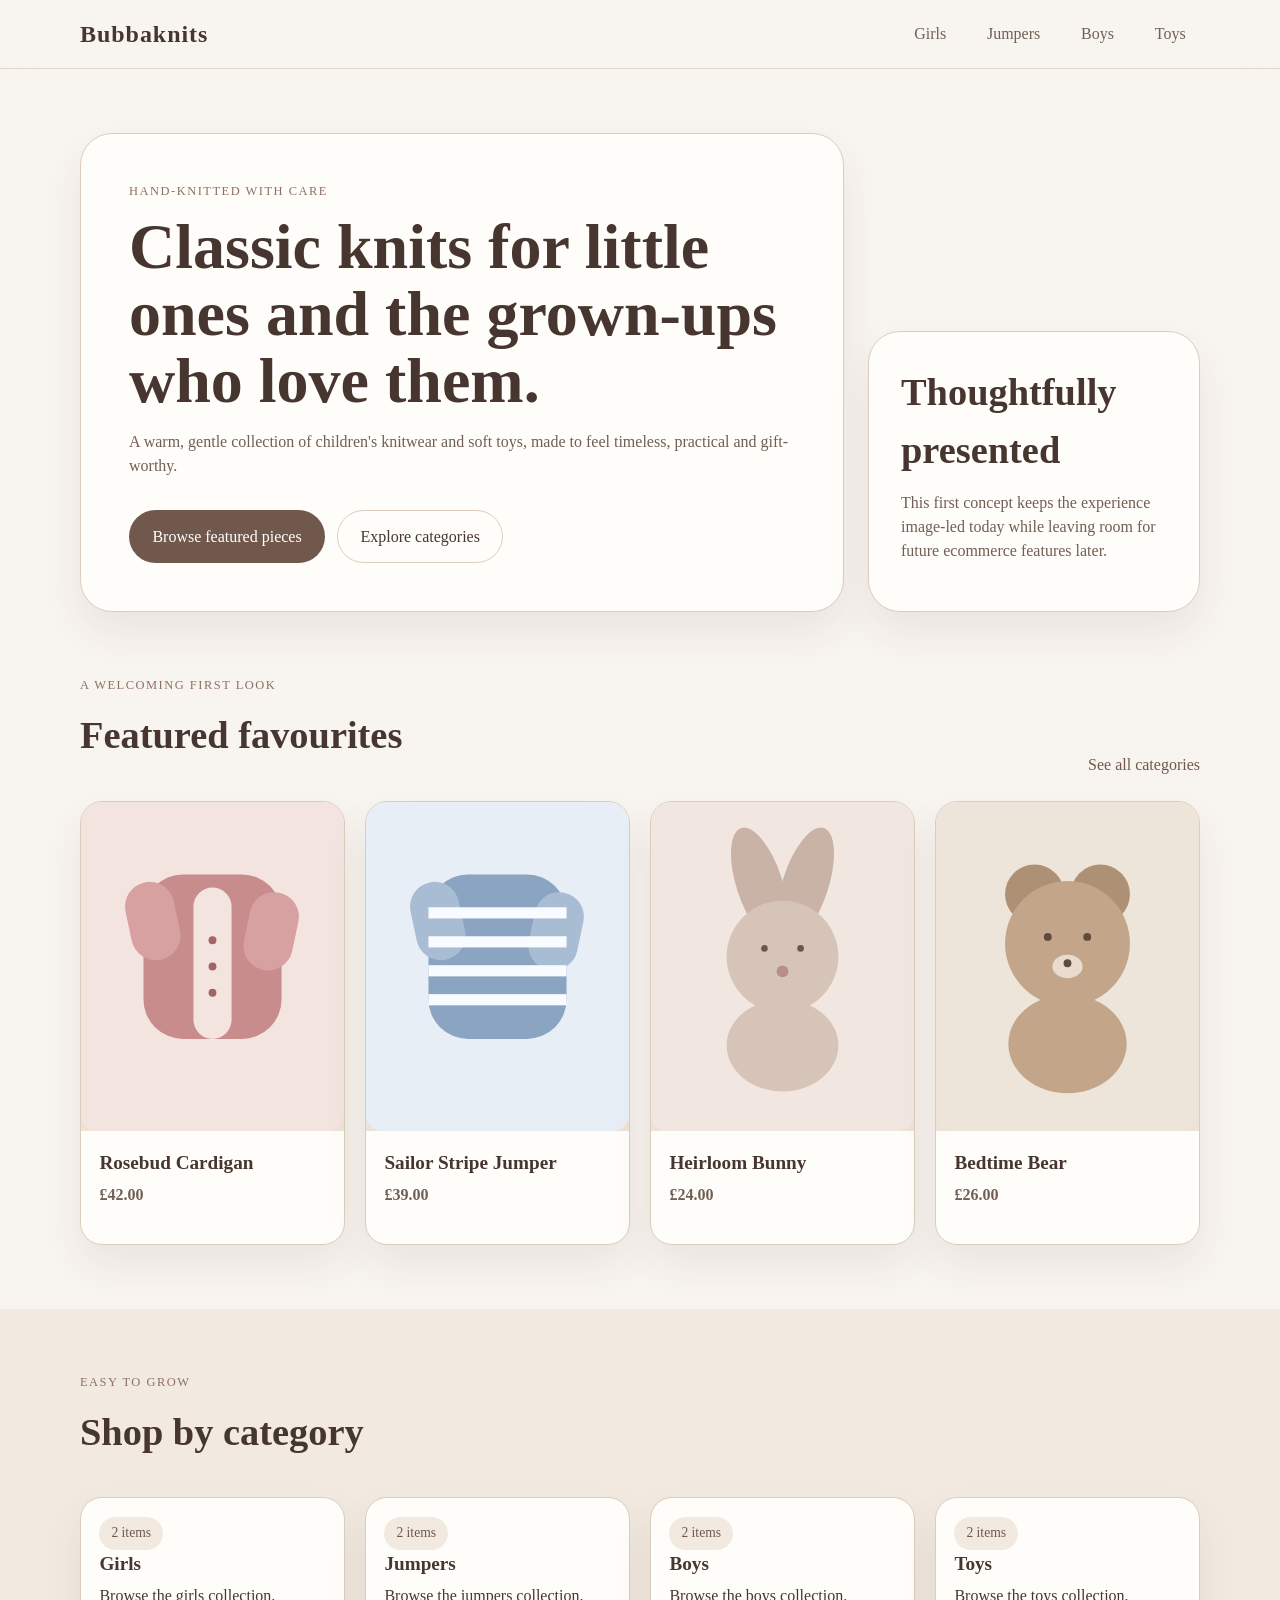
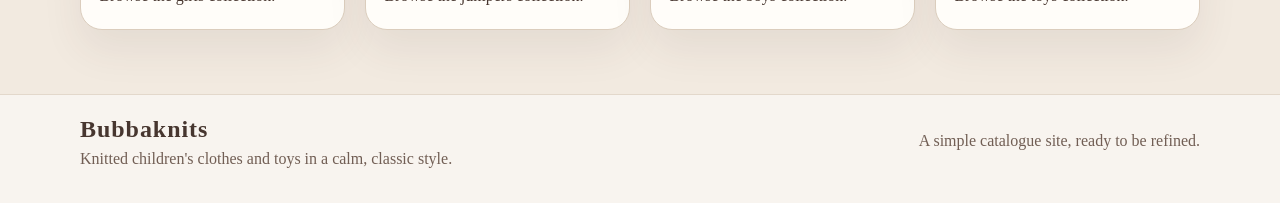
==== index.html @ 6f26ca41 "Add first-pass catalogue site Co-authored-by: davidbubb <237066831+davidbubb@users.noreply.github.co" ====
<!DOCTYPE html>
<html lang="en">
  <head>
    <meta charset="UTF-8" />
    <meta name="viewport" content="width=device-width, initial-scale=1.0" />
    <title>Bubbaknits | Hand-knitted clothes and toys</title>
    <meta
      name="description"
      content="Bubbaknits creates timeless hand-knitted children's clothing and toys with a soft, welcoming feel."
    />
    <link rel="stylesheet" href="./styles.css" />
  </head>
  <body data-page="home">
    <header class="site-header">
      <div class="wrap header-bar">
        <a class="brand" href="./index.html">Bubbaknits</a>
        <nav aria-label="Primary">
          <ul class="nav-list" id="site-nav"></ul>
        </nav>
      </div>
    </header>

    <main>
      <section class="hero">
        <div class="wrap hero-grid">
          <div class="hero-copy">
            <p class="eyebrow">Hand-knitted with care</p>
            <h1>Classic knits for little ones and the grown-ups who love them.</h1>
            <p class="intro">
              A warm, gentle collection of children's knitwear and soft toys, made to
              feel timeless, practical and gift-worthy.
            </p>
            <div class="hero-actions">
              <a class="button" href="#featured-products">Browse featured pieces</a>
              <a class="button button-secondary" href="#shop-categories">Explore categories</a>
            </div>
          </div>

          <aside class="hero-panel">
            <h2>Thoughtfully presented</h2>
            <p>
              This first concept keeps the experience image-led today while leaving room
              for future ecommerce features later.
            </p>
          </aside>
        </div>
      </section>

      <section class="section wrap" id="featured-products">
        <div class="section-heading">
          <div>
            <p class="eyebrow">A welcoming first look</p>
            <h2>Featured favourites</h2>
          </div>
          <a class="text-link" href="#shop-categories">See all categories</a>
        </div>
        <div class="product-grid" id="featured-grid" aria-live="polite"></div>
      </section>

      <section class="section section-soft">
        <div class="wrap">
          <div class="section-heading">
            <div>
              <p class="eyebrow">Easy to grow</p>
              <h2>Shop by category</h2>
            </div>
          </div>
          <div class="category-grid" id="shop-categories" aria-live="polite"></div>
        </div>
      </section>
    </main>

    <footer class="site-footer">
      <div class="wrap footer-layout">
        <div>
          <a class="brand" href="./index.html">Bubbaknits</a>
          <p class="footer-copy">Knitted children's clothes and toys in a calm, classic style.</p>
        </div>
        <p class="footer-copy">A simple catalogue site, ready to be refined.</p>
      </div>
    </footer>

    <script src="./app.js" defer></script>
  </body>
</html>
---- styles.css ----
:root {
  --background: #f8f4ef;
  --surface: #fffdf9;
  --surface-soft: #f2eae0;
  --text: #47362f;
  --text-soft: #715e54;
  --border: #dbcdbd;
  --accent: #8f6f62;
  --accent-strong: #71584d;
  --shadow: 0 20px 40px rgba(71, 54, 47, 0.08);
  --radius-large: 32px;
  --radius-medium: 22px;
  --radius-small: 16px;
  --wrap: min(1120px, calc(100vw - 2rem));
}

* {
  box-sizing: border-box;
}

html {
  scroll-behavior: smooth;
}

body {
  margin: 0;
  font-family: Georgia, "Times New Roman", serif;
  background: var(--background);
  color: var(--text);
  line-height: 1.5;
}

img {
  display: block;
  max-width: 100%;
}

a {
  color: inherit;
  text-decoration: none;
}

.wrap {
  width: var(--wrap);
  margin: 0 auto;
}

.site-header {
  position: sticky;
  top: 0;
  z-index: 10;
  backdrop-filter: blur(16px);
  background: rgba(248, 244, 239, 0.92);
  border-bottom: 1px solid rgba(219, 205, 189, 0.7);
}

.header-bar,
.footer-layout,
.hero-grid,
.section-heading {
  display: flex;
  gap: 1.5rem;
  justify-content: space-between;
}

.header-bar,
.footer-layout {
  align-items: center;
  padding: 1rem 0;
}

.brand {
  font-size: 1.5rem;
  font-weight: 700;
  letter-spacing: 0.04em;
}

.nav-list {
  display: flex;
  flex-wrap: wrap;
  gap: 0.75rem;
  list-style: none;
  padding: 0;
  margin: 0;
}

.nav-list a,
.text-link,
.button {
  transition: 0.2s ease;
}

.nav-list a {
  padding: 0.5rem 0.9rem;
  border-radius: 999px;
  color: var(--text-soft);
}

.nav-list a:hover,
.nav-list a:focus-visible {
  background: var(--surface);
  color: var(--text);
}

.hero,
.category-hero {
  padding: 4rem 0 2rem;
}

.hero-grid {
  align-items: stretch;
  flex-wrap: wrap;
}

.hero-copy,
.hero-panel,
.product-card,
.category-card,
.empty-state {
  background: var(--surface);
  border: 1px solid var(--border);
  box-shadow: var(--shadow);
}

.hero-copy {
  flex: 2 1 620px;
  padding: 3rem;
  border-radius: var(--radius-large);
}

.hero-panel {
  flex: 1 1 260px;
  border-radius: var(--radius-large);
  padding: 2rem;
  align-self: flex-end;
}

.eyebrow {
  margin: 0 0 0.75rem;
  color: var(--accent);
  text-transform: uppercase;
  letter-spacing: 0.12em;
  font-size: 0.78rem;
}

h1,
h2,
h3,
p {
  margin-top: 0;
}

h1 {
  font-size: clamp(2.6rem, 5vw, 4.5rem);
  line-height: 1.05;
  margin-bottom: 1rem;
}

h2 {
  font-size: clamp(1.7rem, 3vw, 2.5rem);
  margin-bottom: 0.75rem;
}

.intro,
.footer-copy,
.hero-panel p,
.product-meta p,
.empty-state p {
  color: var(--text-soft);
}

.hero-actions {
  display: flex;
  flex-wrap: wrap;
  gap: 0.75rem;
  margin-top: 2rem;
}

.button {
  display: inline-flex;
  align-items: center;
  justify-content: center;
  min-height: 48px;
  padding: 0.85rem 1.4rem;
  border-radius: 999px;
  background: var(--accent-strong);
  color: #fff;
  border: 1px solid transparent;
}

.button:hover,
.button:focus-visible {
  transform: translateY(-1px);
}

.button-secondary {
  background: transparent;
  border-color: var(--border);
  color: var(--text);
}

.section {
  padding: 2rem 0 4rem;
}

.section-soft {
  background: var(--surface-soft);
  padding: 4rem 0;
}

.section-heading {
  align-items: end;
  margin-bottom: 1.5rem;
}

.text-link {
  color: var(--accent-strong);
}

.text-link:hover,
.text-link:focus-visible {
  opacity: 0.8;
}

.product-grid,
.category-grid {
  display: grid;
  gap: 1.25rem;
}

.product-grid {
  grid-template-columns: repeat(auto-fit, minmax(220px, 1fr));
}

.category-grid {
  grid-template-columns: repeat(auto-fit, minmax(240px, 1fr));
}

.product-card,
.category-card,
.empty-state {
  border-radius: var(--radius-medium);
  overflow: hidden;
}

.product-card img {
  aspect-ratio: 4 / 5;
  object-fit: cover;
  width: 100%;
  background: #eee1d6;
}

.product-meta,
.category-card-body {
  padding: 1.15rem 1.15rem 1.3rem;
}

.product-meta h3,
.category-card h3 {
  margin-bottom: 0.35rem;
  font-size: 1.2rem;
}

.product-price {
  color: var(--accent-strong);
  font-weight: 700;
}

.category-card {
  display: flex;
  flex-direction: column;
  justify-content: space-between;
}

.category-card-body p {
  margin-bottom: 0;
}

.category-badge {
  display: inline-flex;
  padding: 0.4rem 0.75rem;
  border-radius: 999px;
  background: var(--surface-soft);
  color: var(--accent-strong);
  font-size: 0.85rem;
  width: fit-content;
}

.empty-state {
  padding: 2rem;
  text-align: center;
}

.site-footer {
  border-top: 1px solid rgba(219, 205, 189, 0.7);
}

@media (max-width: 720px) {
  .header-bar,
  .footer-layout,
  .section-heading {
    flex-direction: column;
    align-items: flex-start;
  }

  .hero-copy,
  .hero-panel {
    padding: 2rem;
  }
}
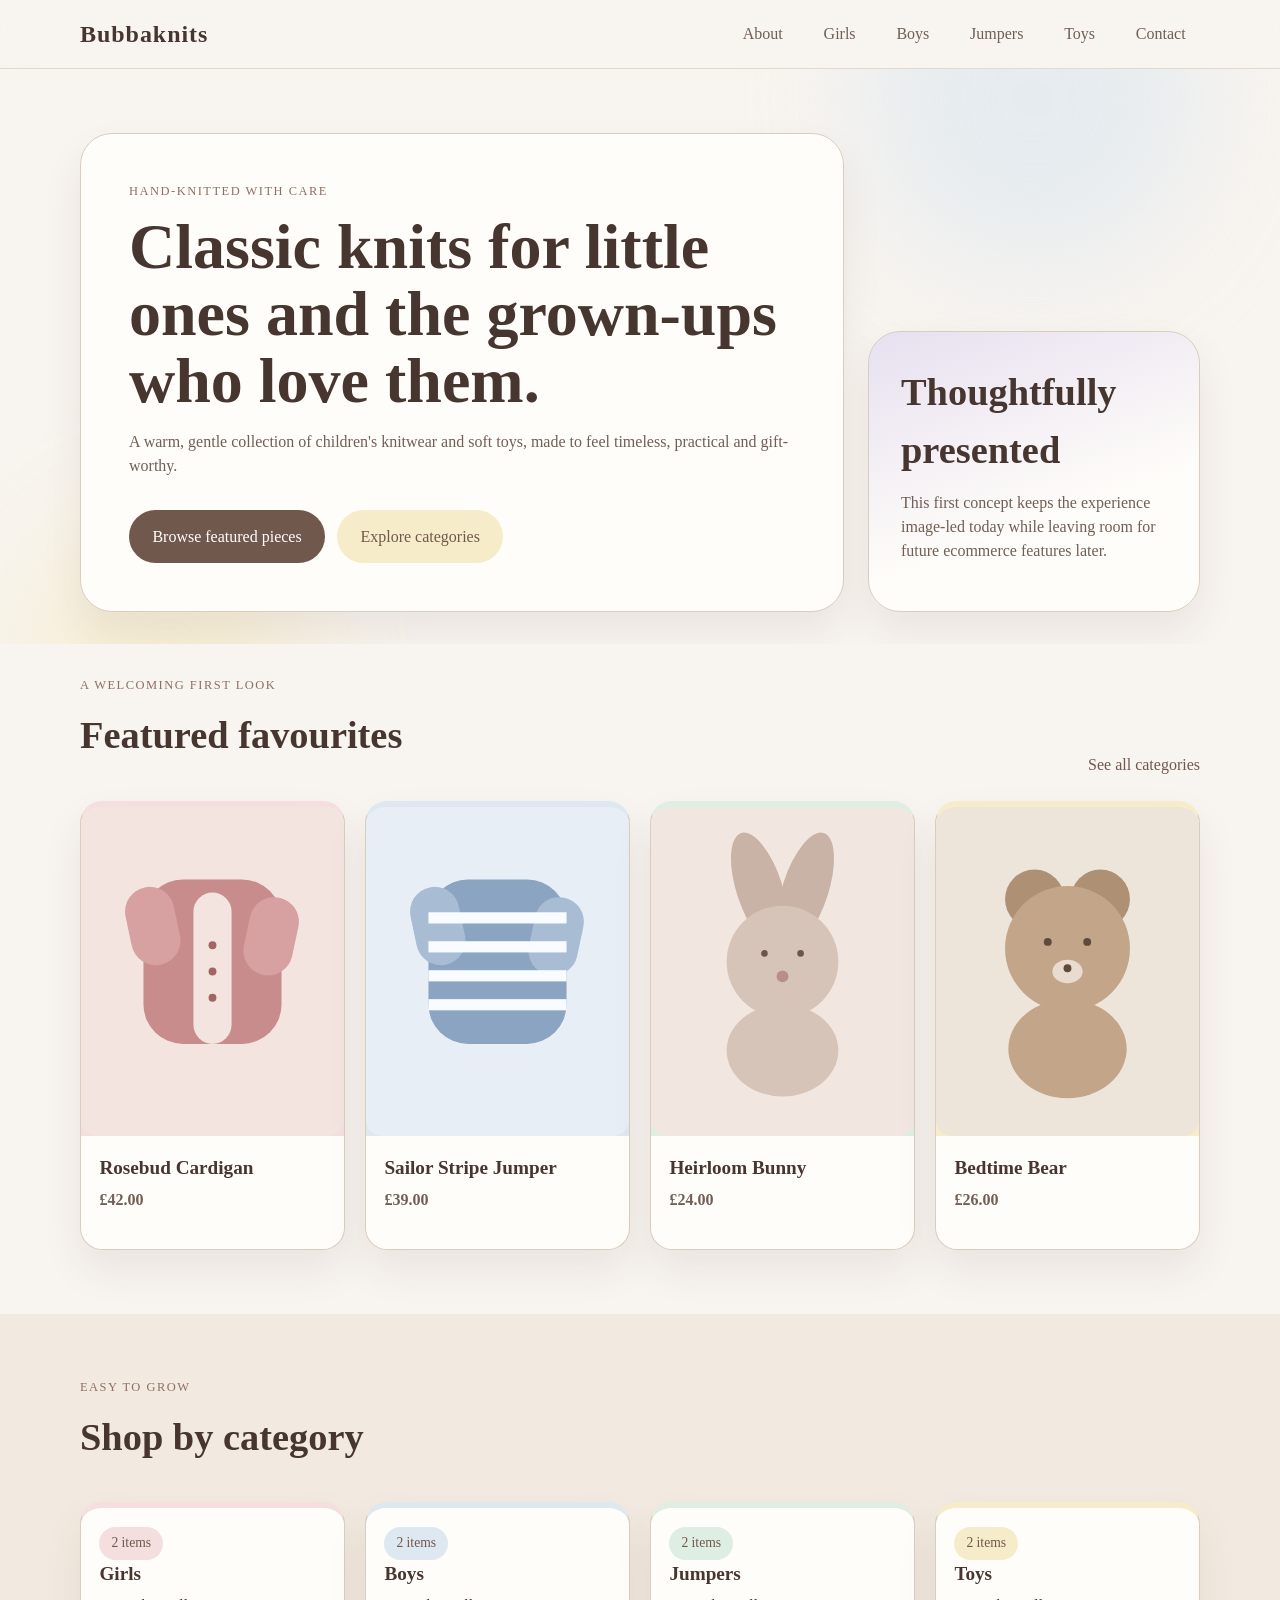
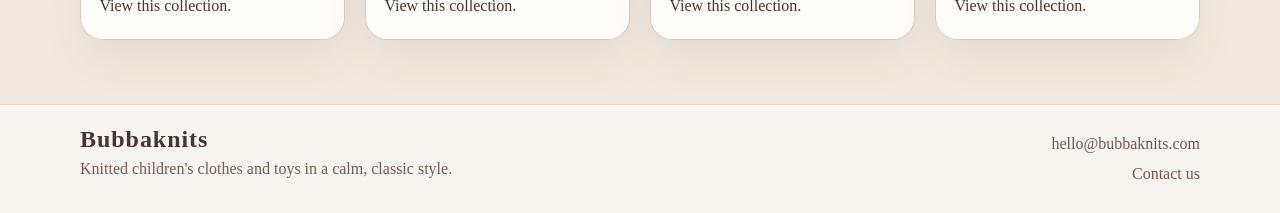
==== commit b417729a: "Add about, contact, and 404 pages; enhance navigation and form validation" ====
--- a/index.html
+++ b/index.html
@@ -8,6 +8,7 @@
       name="description"
       content="Bubbaknits creates timeless hand-knitted children's clothing and toys with a soft, welcoming feel."
     />
+    <link rel="icon" type="image/svg+xml" href="./assets/images/favicon.svg" />
     <link rel="stylesheet" href="./styles.css" />
   </head>
   <body data-page="home">
@@ -15,7 +16,11 @@
       <div class="wrap header-bar">
         <a class="brand" href="./index.html">Bubbaknits</a>
         <nav aria-label="Primary">
-          <ul class="nav-list" id="site-nav"></ul>
+          <ul class="nav-list" id="site-nav">
+            <li><a class="text-link" href="./index.html">Home</a></li>
+            <li><a class="text-link" href="./about.html">About</a></li>
+            <li><a class="text-link" href="./contact.html">Contact</a></li>
+          </ul>
         </nav>
       </div>
     </header>
@@ -54,7 +59,7 @@
           </div>
           <a class="text-link" href="#shop-categories">See all categories</a>
         </div>
-        <div class="product-grid" id="featured-grid" aria-live="polite"></div>
+        <div class="product-grid" id="featured-grid" aria-live="polite" aria-busy="true"></div>
       </section>
 
       <section class="section section-soft">
@@ -65,7 +70,7 @@
               <h2>Shop by category</h2>
             </div>
           </div>
-          <div class="category-grid" id="shop-categories" aria-live="polite"></div>
+          <div class="category-grid" id="shop-categories" aria-live="polite" aria-busy="true"></div>
         </div>
       </section>
     </main>
@@ -76,7 +81,10 @@
           <a class="brand" href="./index.html">Bubbaknits</a>
           <p class="footer-copy">Knitted children's clothes and toys in a calm, classic style.</p>
         </div>
-        <p class="footer-copy">A simple catalogue site, ready to be refined.</p>
+        <div class="footer-contact">
+          <a class="text-link" href="mailto:hello@bubbaknits.com">hello@bubbaknits.com</a>
+          <a class="text-link" href="./contact.html">Contact us</a>
+        </div>
       </div>
     </footer>
 
--- a/styles.css
+++ b/styles.css
@@ -12,6 +12,13 @@
   --radius-medium: 22px;
   --radius-small: 16px;
   --wrap: min(1120px, calc(100vw - 2rem));
+
+  /* pale accent palette, used sparingly for warmth and to tell categories apart */
+  --pastel-pink: #f4dede;
+  --pastel-sky: #dee8f0;
+  --pastel-mint: #dfeee2;
+  --pastel-butter: #f6ecc9;
+  --pastel-lilac: #e7e0f0;
 }
 
 * {
@@ -38,6 +45,12 @@
 a {
   color: inherit;
   text-decoration: none;
+}
+
+a:focus-visible,
+button:focus-visible {
+  outline: 3px solid var(--accent-strong);
+  outline-offset: 3px;
 }
 
 .wrap {
@@ -98,13 +111,61 @@
 
 .nav-list a:hover,
 .nav-list a:focus-visible {
-  background: var(--surface);
+  background: var(--pastel-sky);
+  color: var(--text);
+}
+
+.nav-list a[aria-current="page"] {
+  background: var(--pastel-sky);
   color: var(--text);
 }
 
 .hero,
 .category-hero {
+  position: relative;
   padding: 4rem 0 2rem;
+  overflow: hidden;
+}
+
+.hero::before,
+.hero::after,
+.category-hero::before {
+  content: "";
+  position: absolute;
+  z-index: 0;
+  border-radius: 50%;
+  filter: blur(60px);
+  opacity: 0.7;
+}
+
+.hero::before {
+  width: 340px;
+  height: 340px;
+  top: -140px;
+  right: 6%;
+  background: var(--pastel-sky);
+}
+
+.hero::after {
+  width: 280px;
+  height: 280px;
+  bottom: -150px;
+  left: 2%;
+  background: var(--pastel-butter);
+}
+
+.category-hero::before {
+  width: 300px;
+  height: 300px;
+  top: -160px;
+  right: 10%;
+  background: var(--pastel-mint);
+}
+
+.hero-grid,
+.category-hero .wrap {
+  position: relative;
+  z-index: 1;
 }
 
 .hero-grid {
@@ -133,6 +194,7 @@
   border-radius: var(--radius-large);
   padding: 2rem;
   align-self: flex-end;
+  background: linear-gradient(160deg, var(--pastel-lilac), var(--surface) 65%);
 }
 
 .eyebrow {
@@ -191,12 +253,18 @@
 .button:hover,
 .button:focus-visible {
   transform: translateY(-1px);
+  box-shadow: 0 12px 24px rgba(113, 88, 77, 0.28);
 }
 
 .button-secondary {
-  background: transparent;
-  border-color: var(--border);
-  color: var(--text);
+  background: var(--pastel-butter);
+  border-color: transparent;
+  color: var(--accent-strong);
+}
+
+.button-secondary:hover,
+.button-secondary:focus-visible {
+  background: var(--pastel-pink);
 }
 
 .section {
@@ -243,11 +311,48 @@
   overflow: hidden;
 }
 
+.product-card,
+.category-card {
+  border-top: 6px solid var(--card-accent, var(--border));
+  transition: transform 0.2s ease, box-shadow 0.2s ease;
+}
+
+.product-card:hover,
+.category-card:hover {
+  transform: translateY(-3px);
+  box-shadow: 0 24px 44px rgba(71, 54, 47, 0.14);
+}
+
+.product-grid .product-card:nth-child(5n + 1),
+.category-grid .category-card:nth-child(5n + 1) {
+  --card-accent: var(--pastel-pink);
+}
+
+.product-grid .product-card:nth-child(5n + 2),
+.category-grid .category-card:nth-child(5n + 2) {
+  --card-accent: var(--pastel-sky);
+}
+
+.product-grid .product-card:nth-child(5n + 3),
+.category-grid .category-card:nth-child(5n + 3) {
+  --card-accent: var(--pastel-mint);
+}
+
+.product-grid .product-card:nth-child(5n + 4),
+.category-grid .category-card:nth-child(5n + 4) {
+  --card-accent: var(--pastel-butter);
+}
+
+.product-grid .product-card:nth-child(5n + 5),
+.category-grid .category-card:nth-child(5n + 5) {
+  --card-accent: var(--pastel-lilac);
+}
+
 .product-card img {
   aspect-ratio: 4 / 5;
   object-fit: cover;
   width: 100%;
-  background: #eee1d6;
+  background: var(--card-accent, #eee1d6);
 }
 
 .product-meta,
@@ -280,7 +385,7 @@
   display: inline-flex;
   padding: 0.4rem 0.75rem;
   border-radius: 999px;
-  background: var(--surface-soft);
+  background: var(--card-accent, var(--surface-soft));
   color: var(--accent-strong);
   font-size: 0.85rem;
   width: fit-content;
@@ -289,6 +394,206 @@
 .empty-state {
   padding: 2rem;
   text-align: center;
+}
+
+.contact-layout {
+  display: grid;
+  grid-template-columns: minmax(240px, 320px) 1fr;
+  gap: 2rem;
+  align-items: start;
+}
+
+.contact-details,
+.contact-form {
+  background: var(--surface);
+  border: 1px solid var(--border);
+  box-shadow: var(--shadow);
+  border-radius: var(--radius-medium);
+  padding: 2rem;
+}
+
+.contact-details dl {
+  margin: 1.5rem 0 0;
+  display: grid;
+  gap: 1.25rem;
+}
+
+.contact-details dt {
+  font-size: 0.78rem;
+  text-transform: uppercase;
+  letter-spacing: 0.08em;
+  color: var(--accent);
+  margin-bottom: 0.25rem;
+}
+
+.contact-details dd {
+  margin: 0;
+  color: var(--text-soft);
+}
+
+.contact-form {
+  display: grid;
+  gap: 1.25rem;
+}
+
+.form-row {
+  display: grid;
+  gap: 0.4rem;
+}
+
+.form-row label {
+  font-weight: 700;
+  font-size: 0.95rem;
+}
+
+.form-row input,
+.form-row select,
+.form-row textarea {
+  font: inherit;
+  color: var(--text);
+  background: var(--surface-soft);
+  border: 1px solid var(--border);
+  border-radius: var(--radius-small);
+  padding: 0.75rem 0.9rem;
+}
+
+.form-row input:focus-visible,
+.form-row select:focus-visible,
+.form-row textarea:focus-visible {
+  outline: 3px solid var(--accent-strong);
+  outline-offset: 2px;
+}
+
+.form-row textarea {
+  resize: vertical;
+  min-height: 120px;
+}
+
+.form-row input[aria-invalid="true"],
+.form-row textarea[aria-invalid="true"] {
+  border-color: #c17a7a;
+}
+
+.form-error {
+  margin: 0;
+  color: #a13f3f;
+  font-size: 0.85rem;
+}
+
+.form-status {
+  margin: 0;
+  padding: 0.75rem 1rem;
+  border-radius: var(--radius-small);
+  font-size: 0.9rem;
+}
+
+.form-status-success {
+  background: var(--pastel-mint);
+  color: var(--accent-strong);
+}
+
+.form-status-error {
+  background: var(--pastel-pink);
+  color: #7a2f2f;
+}
+
+.form-hint {
+  margin: 0;
+  font-size: 0.85rem;
+  color: var(--text-soft);
+}
+
+.footer-contact {
+  display: flex;
+  flex-direction: column;
+  align-items: flex-end;
+  gap: 0.35rem;
+}
+
+.about-layout {
+  display: grid;
+  grid-template-columns: 1fr minmax(240px, 320px);
+  gap: 2rem;
+  align-items: start;
+}
+
+.about-layout .hero-copy {
+  padding: 2.5rem;
+}
+
+.about-layout h2:not(:first-child) {
+  margin-top: 1.75rem;
+}
+
+.detail-card {
+  background: var(--surface);
+  border: 1px solid var(--border);
+  box-shadow: var(--shadow);
+  border-radius: var(--radius-medium);
+  padding: 2rem;
+}
+
+.detail-card dl {
+  margin: 1.5rem 0 0;
+  display: grid;
+  gap: 1.25rem;
+}
+
+.detail-card dt {
+  font-size: 0.78rem;
+  text-transform: uppercase;
+  letter-spacing: 0.08em;
+  color: var(--accent);
+  margin-bottom: 0.25rem;
+}
+
+.detail-card dd {
+  margin: 0;
+  color: var(--text-soft);
+}
+
+.info-grid {
+  display: grid;
+  gap: 1.25rem;
+  grid-template-columns: repeat(auto-fit, minmax(220px, 1fr));
+}
+
+.info-card {
+  background: var(--surface);
+  border: 1px solid var(--border);
+  box-shadow: var(--shadow);
+  border-radius: var(--radius-medium);
+  padding: 1.5rem;
+  border-top: 6px solid var(--card-accent, var(--border));
+}
+
+.info-grid .info-card:nth-child(5n + 1) {
+  --card-accent: var(--pastel-pink);
+}
+
+.info-grid .info-card:nth-child(5n + 2) {
+  --card-accent: var(--pastel-sky);
+}
+
+.info-grid .info-card:nth-child(5n + 3) {
+  --card-accent: var(--pastel-mint);
+}
+
+.info-grid .info-card:nth-child(5n + 4) {
+  --card-accent: var(--pastel-butter);
+}
+
+.info-grid .info-card:nth-child(5n + 5) {
+  --card-accent: var(--pastel-lilac);
+}
+
+.info-card h3 {
+  margin-bottom: 0.5rem;
+}
+
+.info-card p {
+  color: var(--text-soft);
+  margin-bottom: 0;
 }
 
 .site-footer {
@@ -307,4 +612,16 @@
   .hero-panel {
     padding: 2rem;
   }
-}
+
+  .contact-layout {
+    grid-template-columns: 1fr;
+  }
+
+  .about-layout {
+    grid-template-columns: 1fr;
+  }
+
+  .footer-contact {
+    align-items: flex-start;
+  }
+}
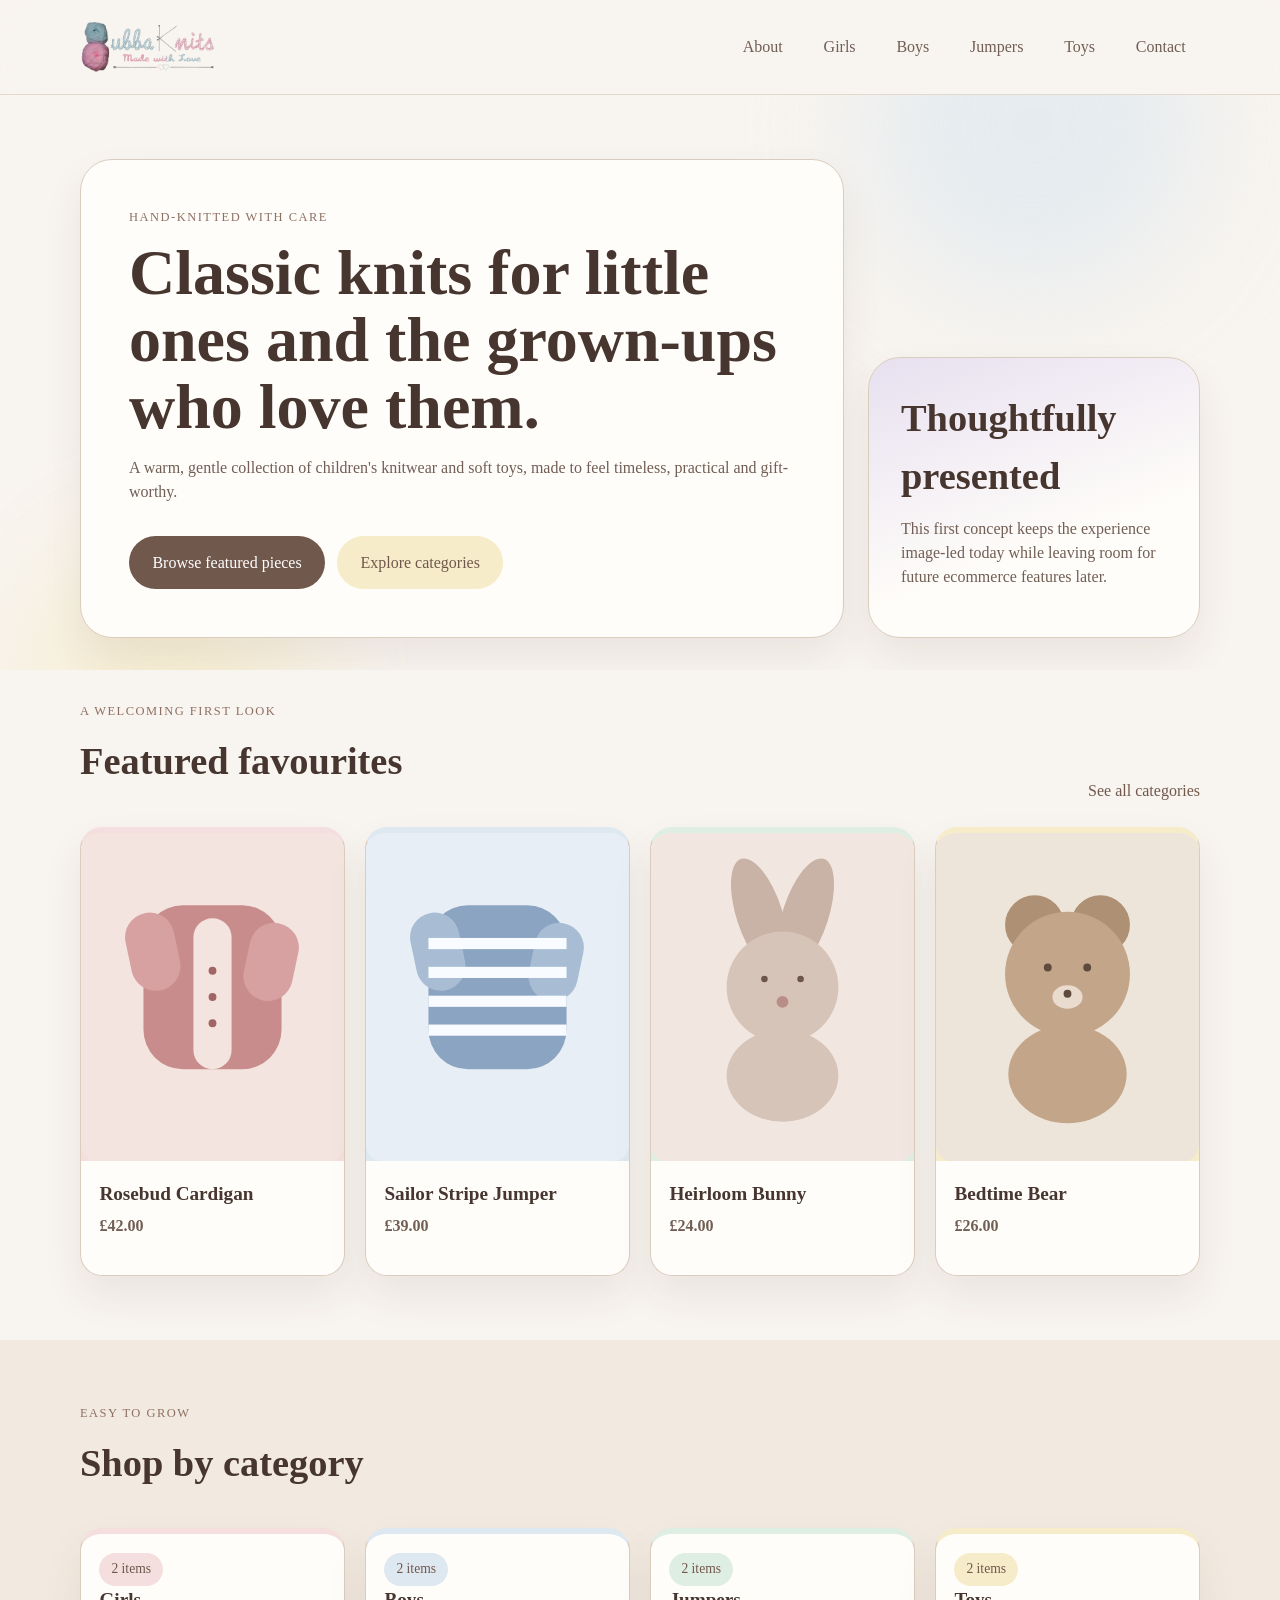
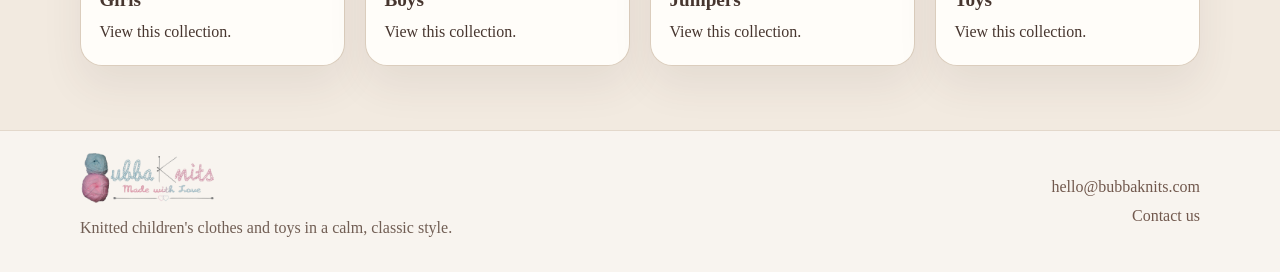
==== commit 68082cb4: "Refactor code structure for improved readability and maintainability" ====
--- a/index.html
+++ b/index.html
@@ -14,7 +14,9 @@
   <body data-page="home">
     <header class="site-header">
       <div class="wrap header-bar">
-        <a class="brand" href="./index.html">Bubbaknits</a>
+        <a class="brand" href="./index.html" aria-label="Bubbaknits home">
+          <img src="./assets/images/bubbaknits_logo.png" alt="Bubbaknits" />
+        </a>
         <nav aria-label="Primary">
           <ul class="nav-list" id="site-nav">
             <li><a class="text-link" href="./index.html">Home</a></li>
@@ -78,7 +80,9 @@
     <footer class="site-footer">
       <div class="wrap footer-layout">
         <div>
-          <a class="brand" href="./index.html">Bubbaknits</a>
+          <a class="brand" href="./index.html" aria-label="Bubbaknits home">
+            <img src="./assets/images/bubbaknits_logo.png" alt="Bubbaknits" />
+          </a>
           <p class="footer-copy">Knitted children's clothes and toys in a calm, classic style.</p>
         </div>
         <div class="footer-contact">
--- a/styles.css
+++ b/styles.css
@@ -83,9 +83,14 @@
 }
 
 .brand {
-  font-size: 1.5rem;
-  font-weight: 700;
-  letter-spacing: 0.04em;
+  display: inline-flex;
+  align-items: center;
+  flex: 0 0 auto;
+}
+
+.brand img {
+  width: min(140px, 38vw);
+  height: auto;
 }
 
 .nav-list {
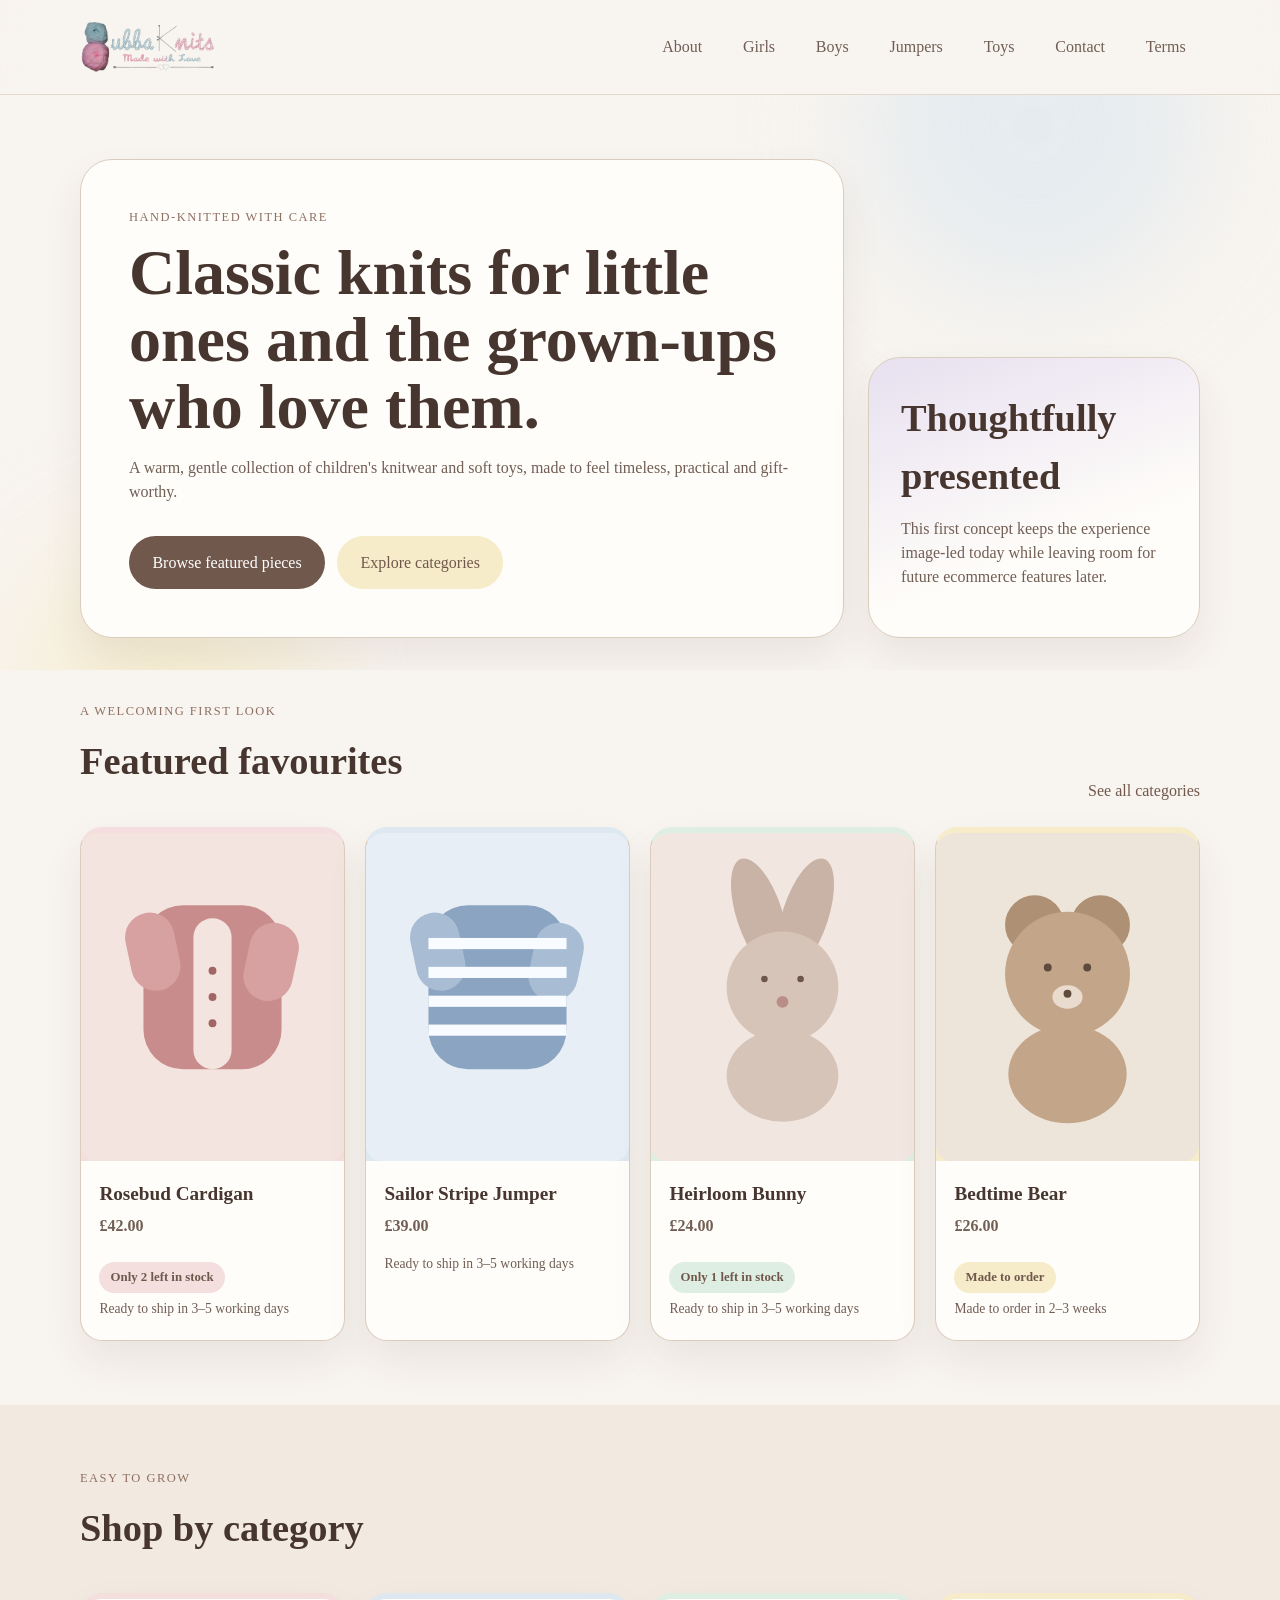
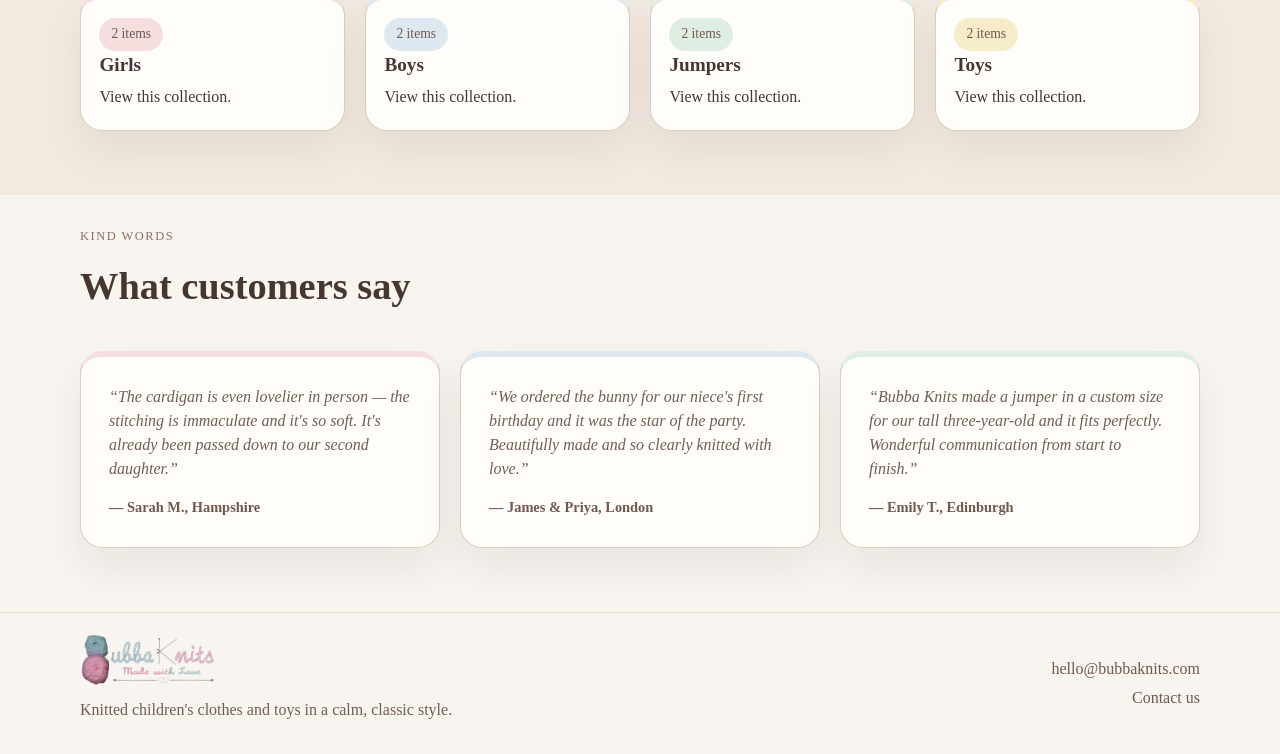
==== commit 2721c560: "Enhance website with SEO metadata, improve contact form functionality, and remove design source file" ====
--- a/index.html
+++ b/index.html
@@ -3,10 +3,29 @@
   <head>
     <meta charset="UTF-8" />
     <meta name="viewport" content="width=device-width, initial-scale=1.0" />
-    <title>Bubbaknits | Hand-knitted clothes and toys</title>
+    <title>Bubba Knits | Hand-knitted clothes and toys</title>
     <meta
       name="description"
-      content="Bubbaknits creates timeless hand-knitted children's clothing and toys with a soft, welcoming feel."
+      content="Bubba Knits creates timeless hand-knitted children's clothing and toys with a soft, welcoming feel."
+    />
+    <meta name="theme-color" content="#f8f4ef" />
+    <meta property="og:type" content="website" />
+    <meta property="og:site_name" content="Bubba Knits" />
+    <meta property="og:title" content="Bubba Knits | Hand-knitted clothes and toys" />
+    <meta
+      property="og:description"
+      content="Bubba Knits creates timeless hand-knitted children's clothing and toys with a soft, welcoming feel."
+    />
+    <meta property="og:url" content="https://davidbubb.github.io/bubbaknits/" />
+    <meta
+      property="og:image"
+      content="https://davidbubb.github.io/bubbaknits/assets/images/bubbaknits_logo.png"
+    />
+    <meta name="twitter:card" content="summary" />
+    <meta name="twitter:title" content="Bubba Knits | Hand-knitted clothes and toys" />
+    <meta
+      name="twitter:description"
+      content="Bubba Knits creates timeless hand-knitted children's clothing and toys with a soft, welcoming feel."
     />
     <link rel="icon" type="image/svg+xml" href="./assets/images/favicon.svg" />
     <link rel="stylesheet" href="./styles.css" />
@@ -14,8 +33,8 @@
   <body data-page="home">
     <header class="site-header">
       <div class="wrap header-bar">
-        <a class="brand" href="./index.html" aria-label="Bubbaknits home">
-          <img src="./assets/images/bubbaknits_logo.png" alt="Bubbaknits" />
+        <a class="brand" href="./index.html" aria-label="Bubba Knits home">
+          <img src="./assets/images/bubbaknits_logo.png" alt="Bubba Knits" />
         </a>
         <nav aria-label="Primary">
           <ul class="nav-list" id="site-nav">
@@ -75,13 +94,52 @@
           <div class="category-grid" id="shop-categories" aria-live="polite" aria-busy="true"></div>
         </div>
       </section>
+
+      <!-- Sample testimonials below: replace with real customer quotes before launch. -->
+      <section class="section wrap" id="testimonials">
+        <div class="section-heading">
+          <div>
+            <p class="eyebrow">Kind words</p>
+            <h2>What customers say</h2>
+          </div>
+        </div>
+        <div class="testimonial-grid">
+          <figure class="testimonial-card">
+            <blockquote>
+              <p>
+                “The cardigan is even lovelier in person — the stitching is immaculate and it's so
+                soft. It's already been passed down to our second daughter.”
+              </p>
+            </blockquote>
+            <figcaption>— Sarah M., Hampshire</figcaption>
+          </figure>
+          <figure class="testimonial-card">
+            <blockquote>
+              <p>
+                “We ordered the bunny for our niece's first birthday and it was the star of the
+                party. Beautifully made and so clearly knitted with love.”
+              </p>
+            </blockquote>
+            <figcaption>— James &amp; Priya, London</figcaption>
+          </figure>
+          <figure class="testimonial-card">
+            <blockquote>
+              <p>
+                “Bubba Knits made a jumper in a custom size for our tall three-year-old and it fits
+                perfectly. Wonderful communication from start to finish.”
+              </p>
+            </blockquote>
+            <figcaption>— Emily T., Edinburgh</figcaption>
+          </figure>
+        </div>
+      </section>
     </main>
 
     <footer class="site-footer">
       <div class="wrap footer-layout">
         <div>
-          <a class="brand" href="./index.html" aria-label="Bubbaknits home">
-            <img src="./assets/images/bubbaknits_logo.png" alt="Bubbaknits" />
+          <a class="brand" href="./index.html" aria-label="Bubba Knits home">
+            <img src="./assets/images/bubbaknits_logo.png" alt="Bubba Knits" />
           </a>
           <p class="footer-copy">Knitted children's clothes and toys in a calm, classic style.</p>
         </div>
--- a/styles.css
+++ b/styles.css
@@ -401,6 +401,74 @@
   text-align: center;
 }
 
+.testimonial-grid {
+  display: grid;
+  gap: 1.25rem;
+  grid-template-columns: repeat(auto-fit, minmax(260px, 1fr));
+}
+
+.testimonial-card {
+  display: flex;
+  flex-direction: column;
+  gap: 1rem;
+  margin: 0;
+  background: var(--surface);
+  border: 1px solid var(--border);
+  border-top: 6px solid var(--card-accent, var(--border));
+  box-shadow: var(--shadow);
+  border-radius: var(--radius-medium);
+  padding: 1.75rem;
+}
+
+.testimonial-grid .testimonial-card:nth-child(3n + 1) {
+  --card-accent: var(--pastel-pink);
+}
+
+.testimonial-grid .testimonial-card:nth-child(3n + 2) {
+  --card-accent: var(--pastel-sky);
+}
+
+.testimonial-grid .testimonial-card:nth-child(3n + 3) {
+  --card-accent: var(--pastel-mint);
+}
+
+.testimonial-card blockquote {
+  margin: 0;
+}
+
+.testimonial-card blockquote p {
+  margin-bottom: 0;
+  font-style: italic;
+  color: var(--text-soft);
+}
+
+.testimonial-card figcaption {
+  font-size: 0.9rem;
+  font-weight: 700;
+  color: var(--accent-strong);
+}
+
+.product-meta .product-stock {
+  display: inline-flex;
+  padding: 0.35rem 0.7rem;
+  border-radius: 999px;
+  background: var(--card-accent, var(--surface-soft));
+  color: var(--accent-strong);
+  font-size: 0.8rem;
+  font-weight: 700;
+  width: fit-content;
+  margin: 0.5rem 0 0;
+}
+
+.product-meta .product-note {
+  font-size: 0.85rem;
+  margin: 0.4rem 0 0;
+}
+
+.form-honeypot {
+  display: none;
+}
+
 .contact-layout {
   display: grid;
   grid-template-columns: minmax(240px, 320px) 1fr;
@@ -526,6 +594,29 @@
   padding: 2.5rem;
 }
 
+.terms-content {
+  max-width: 800px;
+}
+
+.terms-content section + section {
+  margin-top: 2rem;
+}
+
+.terms-content h2 {
+  margin-bottom: 0.5rem;
+}
+
+.terms-content p {
+  color: var(--text-soft);
+}
+
+.terms-content ul {
+  display: grid;
+  gap: 0.75rem;
+  padding-left: 1.25rem;
+  color: var(--text-soft);
+}
+
 .about-layout h2:not(:first-child) {
   margin-top: 1.75rem;
 }
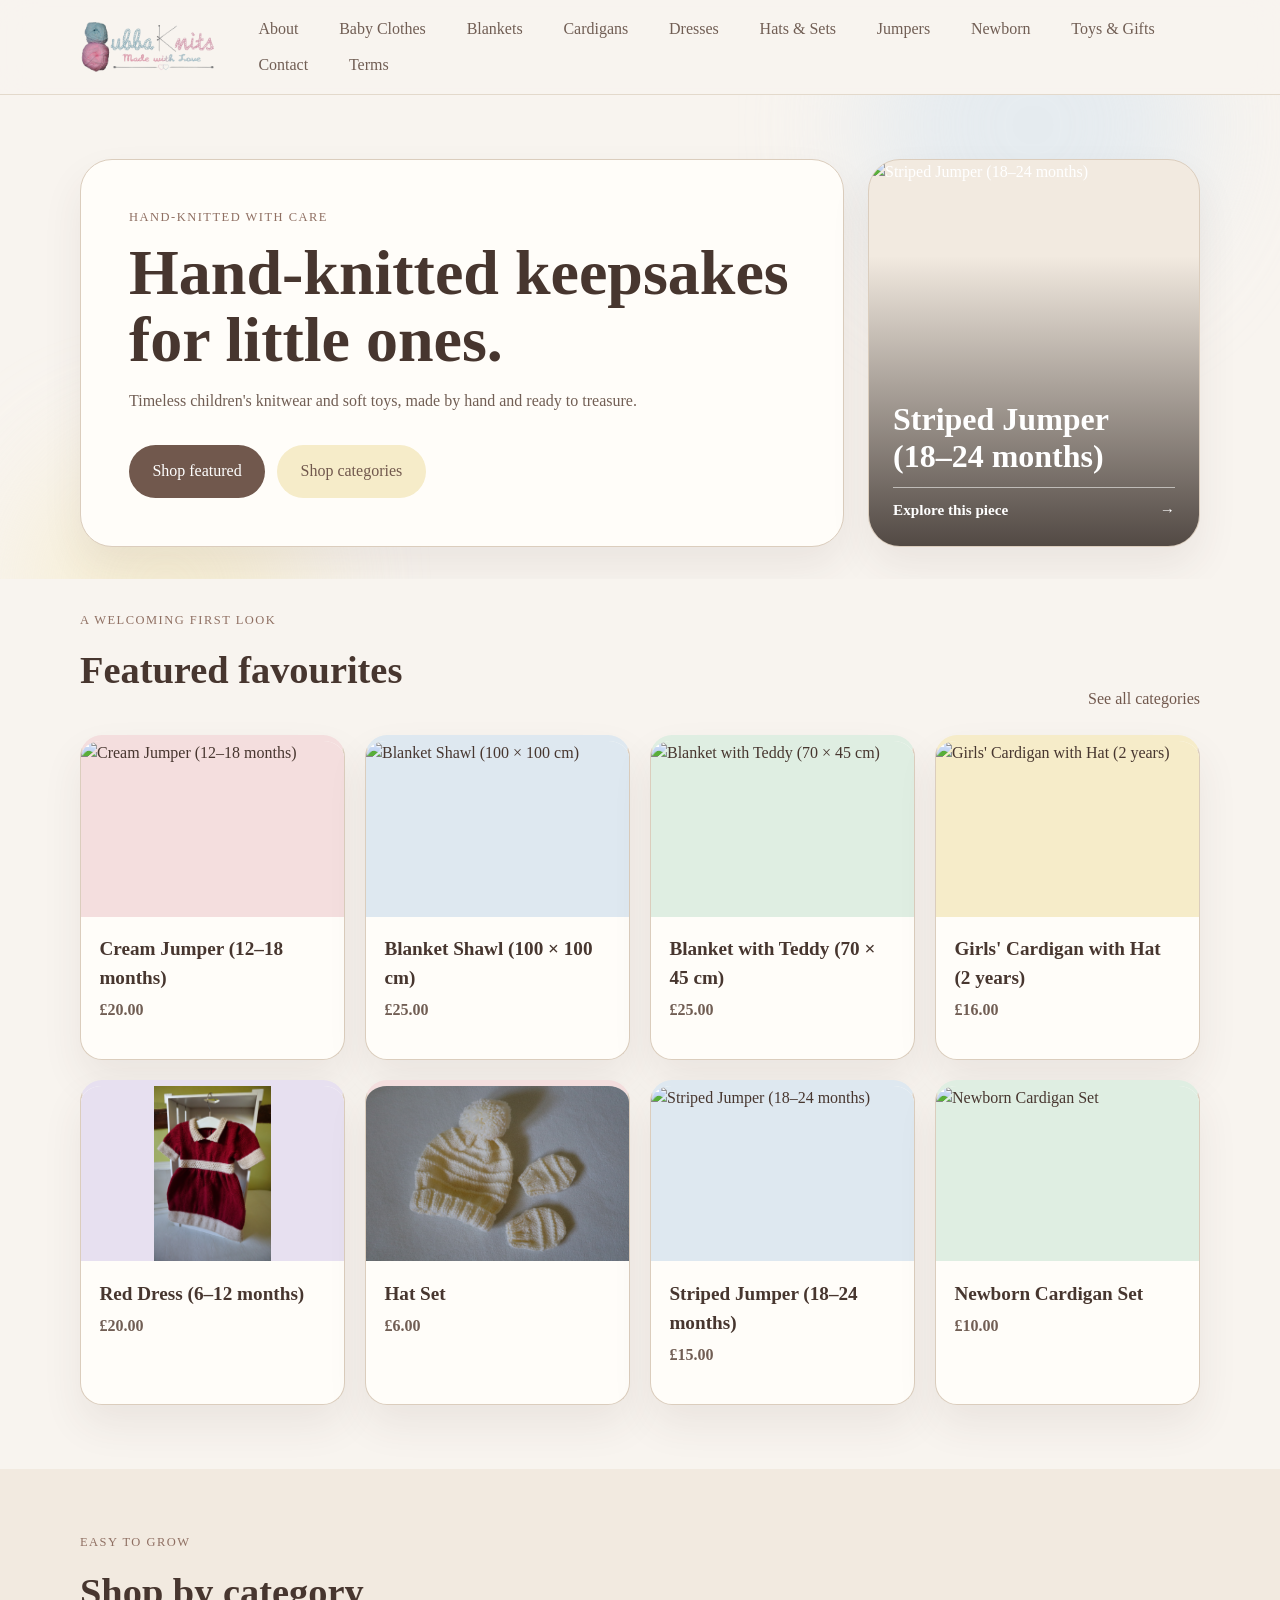
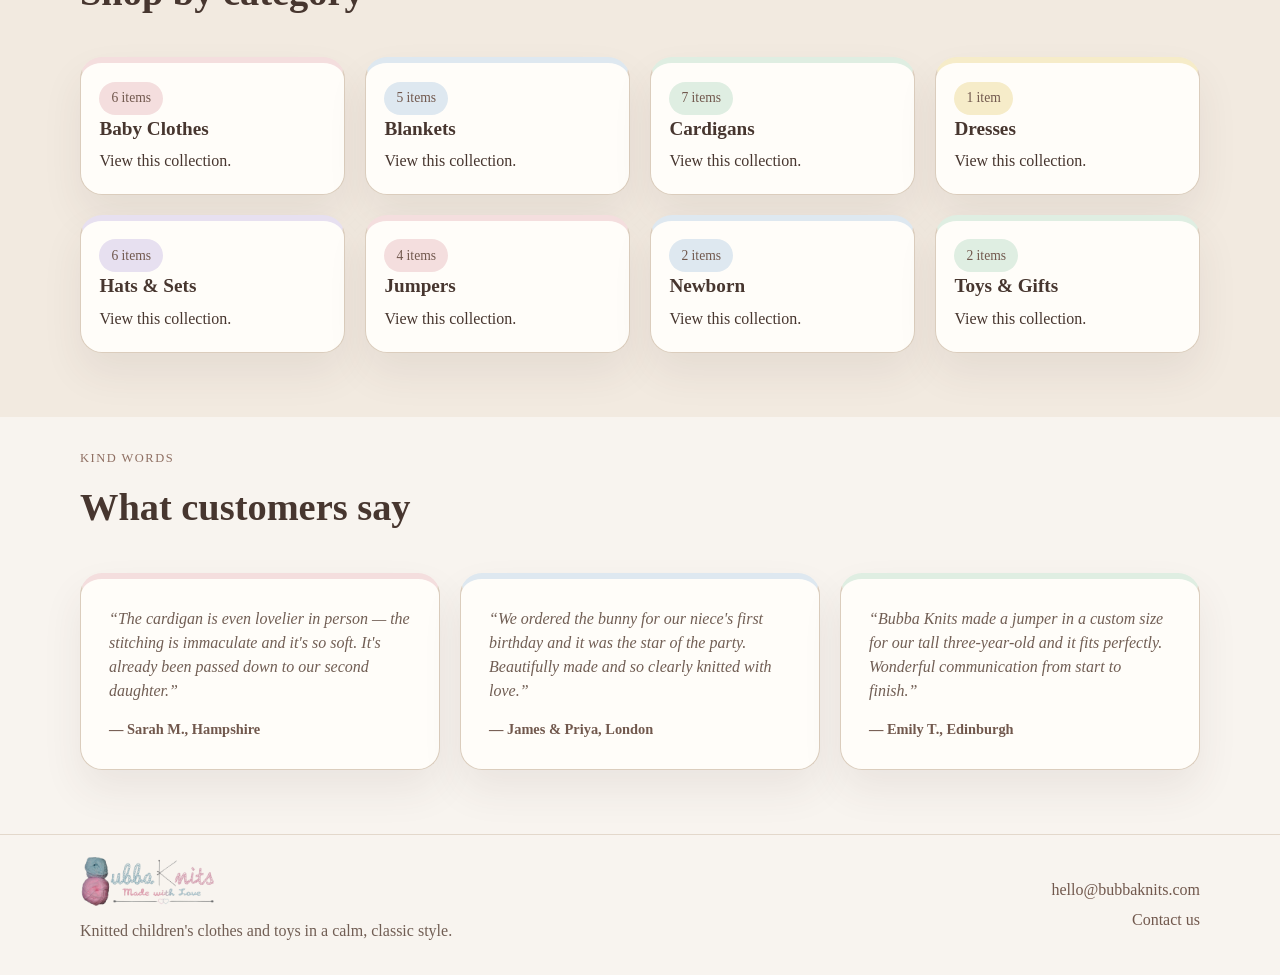
==== commit 9fee78d8: "Add new product images and create product detail page - Added multiple new images for hats, jumpers," ====
--- a/index.html
+++ b/index.html
@@ -51,24 +51,29 @@
         <div class="wrap hero-grid">
           <div class="hero-copy">
             <p class="eyebrow">Hand-knitted with care</p>
-            <h1>Classic knits for little ones and the grown-ups who love them.</h1>
+            <h1>Hand-knitted keepsakes for little ones.</h1>
             <p class="intro">
-              A warm, gentle collection of children's knitwear and soft toys, made to
-              feel timeless, practical and gift-worthy.
+              Timeless children's knitwear and soft toys, made by hand and ready to treasure.
             </p>
             <div class="hero-actions">
-              <a class="button" href="#featured-products">Browse featured pieces</a>
-              <a class="button button-secondary" href="#shop-categories">Explore categories</a>
+              <a class="button" href="#featured-products">Shop featured</a>
+              <a class="button button-secondary" href="#shop-categories">Shop categories</a>
             </div>
           </div>
 
-          <aside class="hero-panel">
-            <h2>Thoughtfully presented</h2>
-            <p>
-              This first concept keeps the experience image-led today while leaving room
-              for future ecommerce features later.
-            </p>
-          </aside>
+          <a class="hero-panel" id="hero-highlight" href="./product.html?product=cream-jumper-12-18-months">
+            <img
+              id="hero-highlight-image"
+              src="./assets/images/Arun/Arun Jumper Cream 12-18 months/arun-jumper-cream-12-18-months-01.jpg"
+              alt="Cream hand-knitted jumper for a toddler"
+              fetchpriority="high"
+            />
+            <span class="hero-highlight-overlay">
+              <!-- <span class="hero-highlight-label">Made by hand in Kent</span> -->
+              <span class="hero-highlight-title" id="hero-highlight-title">Cream Jumper</span>
+              <span class="hero-highlight-link">Explore this piece <span aria-hidden="true">→</span></span>
+            </span>
+          </a>
         </div>
       </section>
 
@@ -95,7 +100,6 @@
         </div>
       </section>
 
-      <!-- Sample testimonials below: replace with real customer quotes before launch. -->
       <section class="section wrap" id="testimonials">
         <div class="section-heading">
           <div>
--- a/styles.css
+++ b/styles.css
@@ -125,10 +125,15 @@
   color: var(--text);
 }
 
-.hero,
+.hero {
+  position: relative;
+  padding: 4rem 0 2rem;
+  overflow: hidden;
+}
+
 .category-hero {
   position: relative;
-  padding: 4rem 0 2rem;
+  padding: 2.5rem 0 1.25rem;
   overflow: hidden;
 }
 
@@ -195,11 +200,71 @@
 }
 
 .hero-panel {
+  position: relative;
+  display: flex;
   flex: 1 1 260px;
+  min-height: 340px;
+  align-items: flex-end;
+  overflow: hidden;
   border-radius: var(--radius-large);
-  padding: 2rem;
-  align-self: flex-end;
-  background: linear-gradient(160deg, var(--pastel-lilac), var(--surface) 65%);
+  border: 1px solid var(--border);
+  box-shadow: var(--shadow);
+  background: var(--surface-soft);
+  isolation: isolate;
+  color: #fff;
+}
+
+.hero-panel::after {
+  content: "";
+  position: absolute;
+  z-index: -1;
+  inset: 25% 0 0;
+  background: linear-gradient(transparent, rgba(37, 28, 24, 0.78));
+}
+
+.hero-panel img {
+  position: absolute;
+  z-index: -2;
+  inset: 0;
+  width: 100%;
+  height: 100%;
+  object-fit: cover;
+  transition: transform 0.35s ease;
+}
+
+.hero-panel:hover img,
+.hero-panel:focus-visible img {
+  transform: scale(1.035);
+}
+
+.hero-highlight-overlay {
+  display: grid;
+  gap: 0.4rem;
+  width: 100%;
+  padding: 1.5rem;
+}
+
+.hero-highlight-label {
+  font-size: 0.75rem;
+  text-transform: uppercase;
+  letter-spacing: 0.12em;
+}
+
+.hero-highlight-title {
+  font-size: clamp(1.5rem, 2.5vw, 2rem);
+  font-weight: 700;
+  line-height: 1.15;
+}
+
+.hero-highlight-link {
+  display: flex;
+  justify-content: space-between;
+  align-items: center;
+  margin-top: 0.4rem;
+  padding-top: 0.7rem;
+  border-top: 1px solid rgba(255, 255, 255, 0.55);
+  font-size: 0.95rem;
+  font-weight: 700;
 }
 
 .eyebrow {
@@ -221,6 +286,10 @@
   font-size: clamp(2.6rem, 5vw, 4.5rem);
   line-height: 1.05;
   margin-bottom: 1rem;
+}
+
+.category-hero h1 {
+  font-size: clamp(2.2rem, 4.5vw, 3.6rem);
 }
 
 h2 {
@@ -354,15 +423,97 @@
 }
 
 .product-card img {
-  aspect-ratio: 4 / 5;
-  object-fit: cover;
+  aspect-ratio: 3 / 2;
+  object-fit: contain;
   width: 100%;
   background: var(--card-accent, #eee1d6);
+}
+
+.product-card-link {
+  display: block;
+  height: 100%;
+  color: inherit;
 }
 
 .product-meta,
 .category-card-body {
   padding: 1.15rem 1.15rem 1.3rem;
+}
+
+.product-detail {
+  display: grid;
+  grid-template-columns: minmax(0, 1.5fr) minmax(240px, 1fr);
+  align-items: start;
+  gap: 2rem;
+}
+
+.product-image-frame {
+  overflow: hidden;
+  border: 1px solid var(--border);
+  border-radius: var(--radius-medium);
+  background: var(--surface);
+  box-shadow: var(--shadow);
+}
+
+.product-image-frame img {
+  display: block;
+  width: 100%;
+  aspect-ratio: 3 / 2;
+  object-fit: contain;
+  background: var(--surface-soft);
+}
+
+.product-gallery-controls {
+  display: flex;
+  align-items: center;
+  justify-content: space-between;
+  gap: 1rem;
+  margin-top: 1rem;
+}
+
+.product-gallery-controls p {
+  margin: 0;
+  color: var(--text-soft);
+  font-variant-numeric: tabular-nums;
+}
+
+.product-gallery-controls button:disabled {
+  opacity: 0.55;
+  cursor: not-allowed;
+}
+
+.product-detail-copy {
+  padding: 1.5rem;
+  border: 1px solid var(--border);
+  border-radius: var(--radius-medium);
+  background: var(--surface);
+  box-shadow: var(--shadow);
+}
+
+.product-detail-copy .product-price {
+  font-size: 1.4rem;
+}
+
+.product-category-list {
+  display: flex;
+  flex-wrap: wrap;
+  gap: 0.6rem;
+  padding: 0;
+  margin: 0 0 1rem;
+  list-style: none;
+}
+
+.product-category-list a {
+  display: inline-flex;
+  padding: 0.4rem 0.75rem;
+  border-radius: 999px;
+  background: var(--surface-soft);
+  color: var(--accent-strong);
+}
+
+.product-category-list a:hover,
+.product-category-list a:focus-visible {
+  background: var(--pastel-sky);
 }
 
 .product-meta h3,
@@ -704,15 +855,68 @@
     align-items: flex-start;
   }
 
+  .header-bar nav {
+    width: 100%;
+  }
+
+  .nav-list {
+    flex-wrap: nowrap;
+    max-width: 100%;
+    overflow-x: auto;
+    padding-bottom: 0.35rem;
+    overscroll-behavior-inline: contain;
+  }
+
+  .nav-list li {
+    flex: 0 0 auto;
+  }
+
+  .nav-list a {
+    white-space: nowrap;
+  }
+
+  .hero {
+    padding: 2rem 0 1rem;
+  }
+
   .hero-copy,
   .hero-panel {
     padding: 2rem;
   }
 
+  .hero-copy {
+    padding: 1.5rem;
+  }
+
+  .hero h1 {
+    font-size: clamp(2.25rem, 9vw, 3rem);
+  }
+
+  .hero .hero-actions {
+    margin-top: 1.25rem;
+  }
+
+  .hero-actions .button {
+    padding-inline: 1rem;
+  }
+
+  .hero-panel {
+    min-height: 260px;
+    padding: 0;
+  }
+
+  .hero-highlight-overlay {
+    padding: 1.25rem;
+  }
+
   .contact-layout {
     grid-template-columns: 1fr;
   }
 
+  .product-detail {
+    grid-template-columns: 1fr;
+  }
+
   .about-layout {
     grid-template-columns: 1fr;
   }
